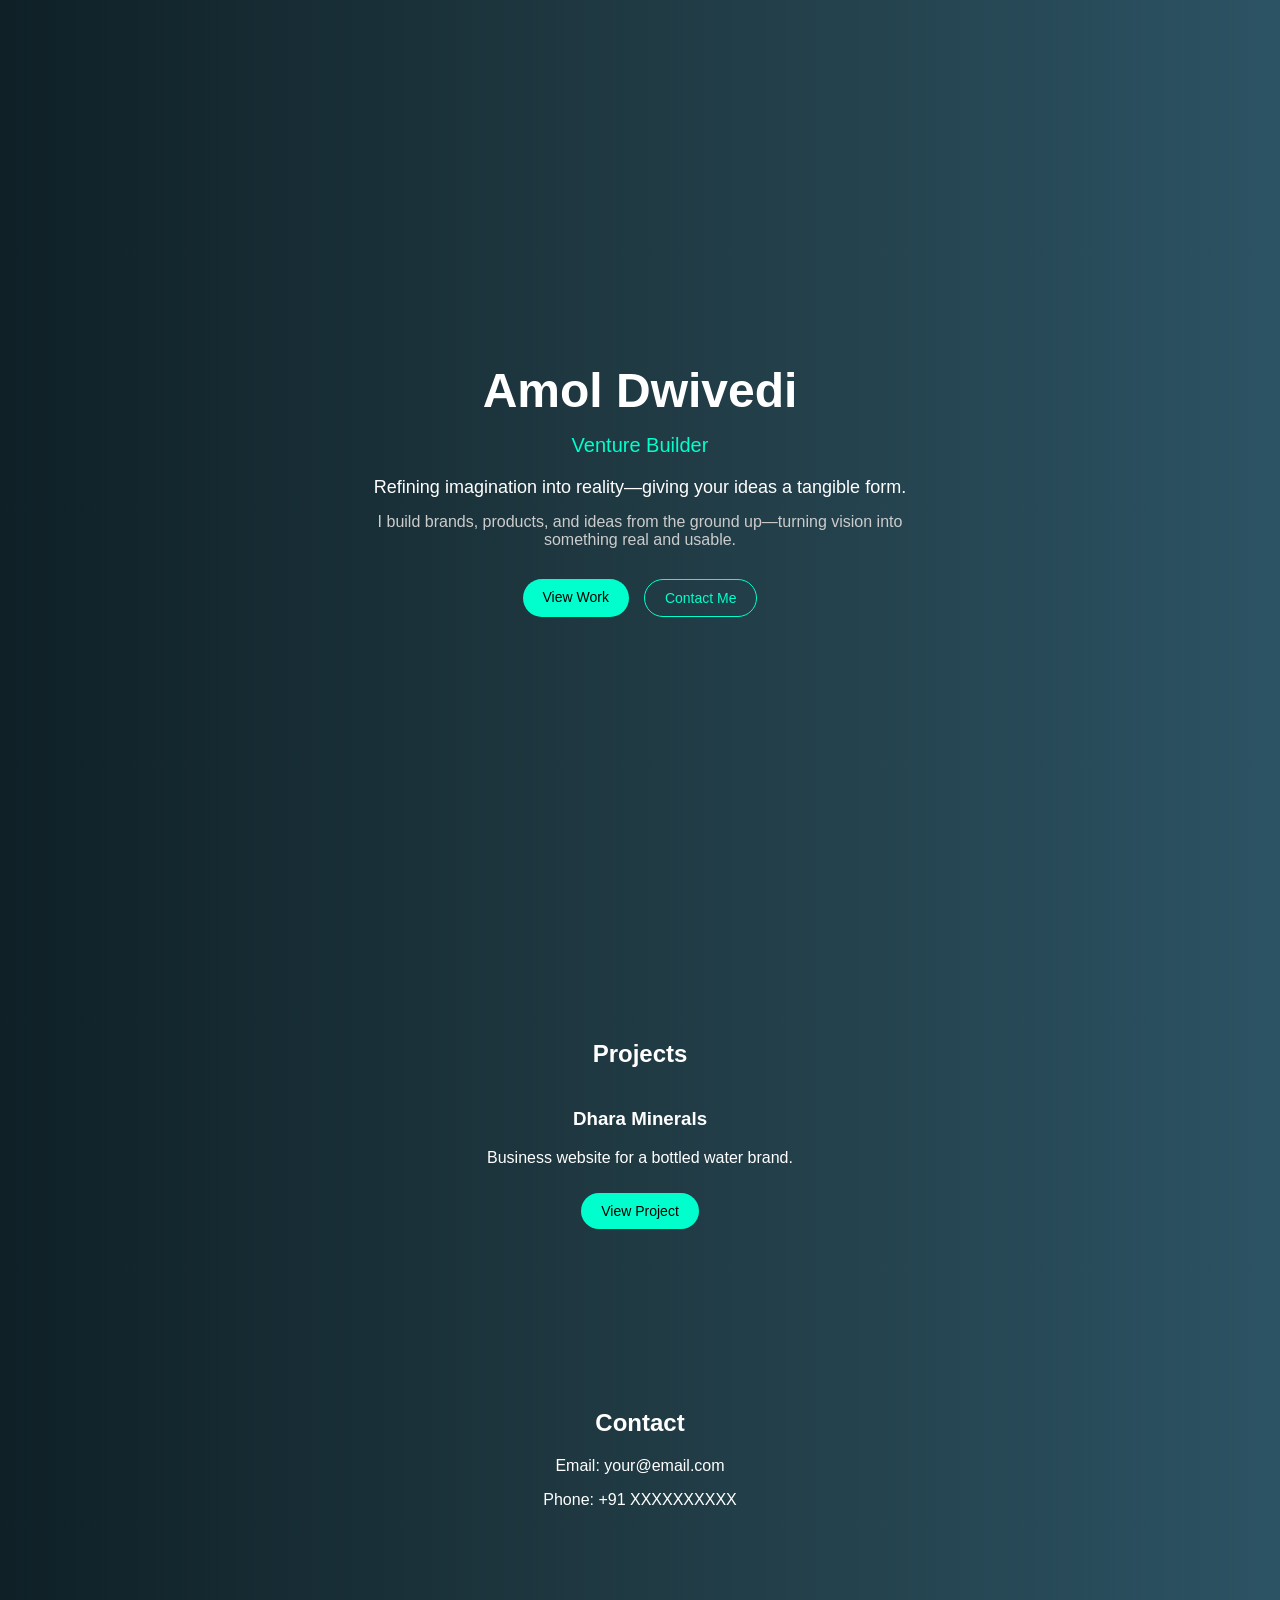
==== index.html @ 2a95c016 "Update index.html" ====
<!DOCTYPE html>
<html>
<head>
  <title>The Amol</title>
  <link rel="stylesheet" href="style.css">
</head>
<body>

<!-- HERO -->
<section class="hero">
  <div class="hero-content">
    
    <h1>Amol Dwivedi</h1>
    <h2>Venture Builder</h2>

    <p class="tagline">
      Refining imagination into reality—giving your ideas a tangible form.
    </p>

    <p class="about">
      I build brands, products, and ideas from the ground up—turning vision into something real and usable.
    </p>

    <div class="hero-buttons">
      <a href="#projects" class="btn primary">View Work</a>
      <a href="#contact" class="btn secondary">Contact Me</a>
    </div>

  </div>
</section>

<!-- PROJECTS -->
<section id="projects" style="padding:80px 20px; text-align:center;">
  <h2>Projects</h2>

  <div style="margin-top:40px;">
    <h3>Dhara Minerals</h3>
    <p>Business website for a bottled water brand.</p>

    <a href="dhara/index.html" class="btn primary" style="margin-top:10px; display:inline-block;">
      View Project
    </a>
  </div>
</section>

<!-- CONTACT -->
<section id="contact" style="padding:80px 20px; text-align:center;">
  <h2>Contact</h2>

  <p style="margin-top:20px;">Email: your@email.com</p>
  <p>Phone: +91 XXXXXXXXXX</p>
</section>

</body>
</html>
---- style.css ----
body {
  margin: 0;
  font-family: 'Segoe UI', sans-serif;
  background: linear-gradient(to right, #0f2027, #203a43, #2c5364);
  color: white;
}

nav a {
  color: #00ffcc;
  text-decoration: none;
  margin: 0 15px;
  font-size: 16px;
}

nav a:hover {
  text-decoration: underline;
}

/* sections */
section {
  padding: 60px 20px;
  text-align: center;
  animation: fadeIn 1s ease-in;
}

/* hero */
.hero {
  min-height: 100vh;
  display: flex;
  align-items: center;
  justify-content: center;
  text-align: center;
  padding: 20px;
}

.hero-content h1 {
  font-size: 48px;
  margin-bottom: 10px;
}

.hero-content h2 {
  font-size: 20px;
  font-weight: 400;
  color: #00ffcc;
  margin-bottom: 20px;
}

.tagline {
  font-size: 18px;
  max-width: 600px;
  margin: 0 auto 15px;
}

.about {
  font-size: 16px;
  color: #ccc;
  max-width: 600px;
  margin: 0 auto 30px;
}

.hero-buttons {
  display: flex;
  gap: 15px;
  justify-content: center;
  flex-wrap: wrap;
}

.btn {
  padding: 10px 20px;
  border-radius: 25px;
  text-decoration: none;
  font-size: 14px;
}

.primary {
  background: #00ffcc;
  color: black;
}

.secondary {
  border: 1px solid #00ffcc;
  color: #00ffcc;
}

/* project cards */
.project {
  margin: 20px auto;
  padding: 20px;
  max-width: 400px;
  border: 1px solid #333;
  border-radius: 10px;
  transition: 0.3s;
  background: rgba(255,255,255,0.03);
}

.project a {
  display: inline-block;
  margin-top: 20px;
  padding: 10px 20px;
  background: #00ffcc;
  color: black;
  text-decoration: none;
  border-radius: 8px;
  transition: 0.3s;
}

.project a:hover {
  background: #00ccaa;
}

.project:hover {
  border-color: #00ffcc;
  transform: translateY(-5px);
  box-shadow: 0 0 20px rgba(0,255,204,0.2);
}

/* animation */
@keyframes fadeIn {
  from {
    opacity: 0;
    transform: translateY(20px);
  }
  to {
    opacity: 1;
    transform: translateY(0);
  }
}

/* smooth transitions */
* {
  transition: all 0.3s ease;
}

/* product layout */
.product-container {
  display: flex;
  align-items: center;
  justify-content: center;
  gap: 40px;
  flex-wrap: wrap;
  margin-top: 40px;
}
.product-section {
  margin-bottom: 40px;
}

.product-image img {
  max-width: 300px;
  width: 100%;
  height: auto;
  border-radius: 20px;
  box-shadow: 0 0 40px rgba(0,255,204,0.2);
}

.product-text {
  max-width: 400px;
  text-align: left;
}

.product-text h2 {
  font-size: 32px;
  margin-bottom: 10px;
}

.product-text p {
  margin-bottom: 10px;
  color: #ccc;
}

/* mobile */
@media (max-width: 768px) {
  .product-container {
    flex-direction: column;
    text-align: center;
  }

  .product-image img {
    width: 200px;
  }

  .product-text {
    text-align: center;
  }

  h1 {
    font-size: 28px;
  }

  h2 {
    font-size: 22px;
  }
}
html {
  scroll-behavior: smooth;
}
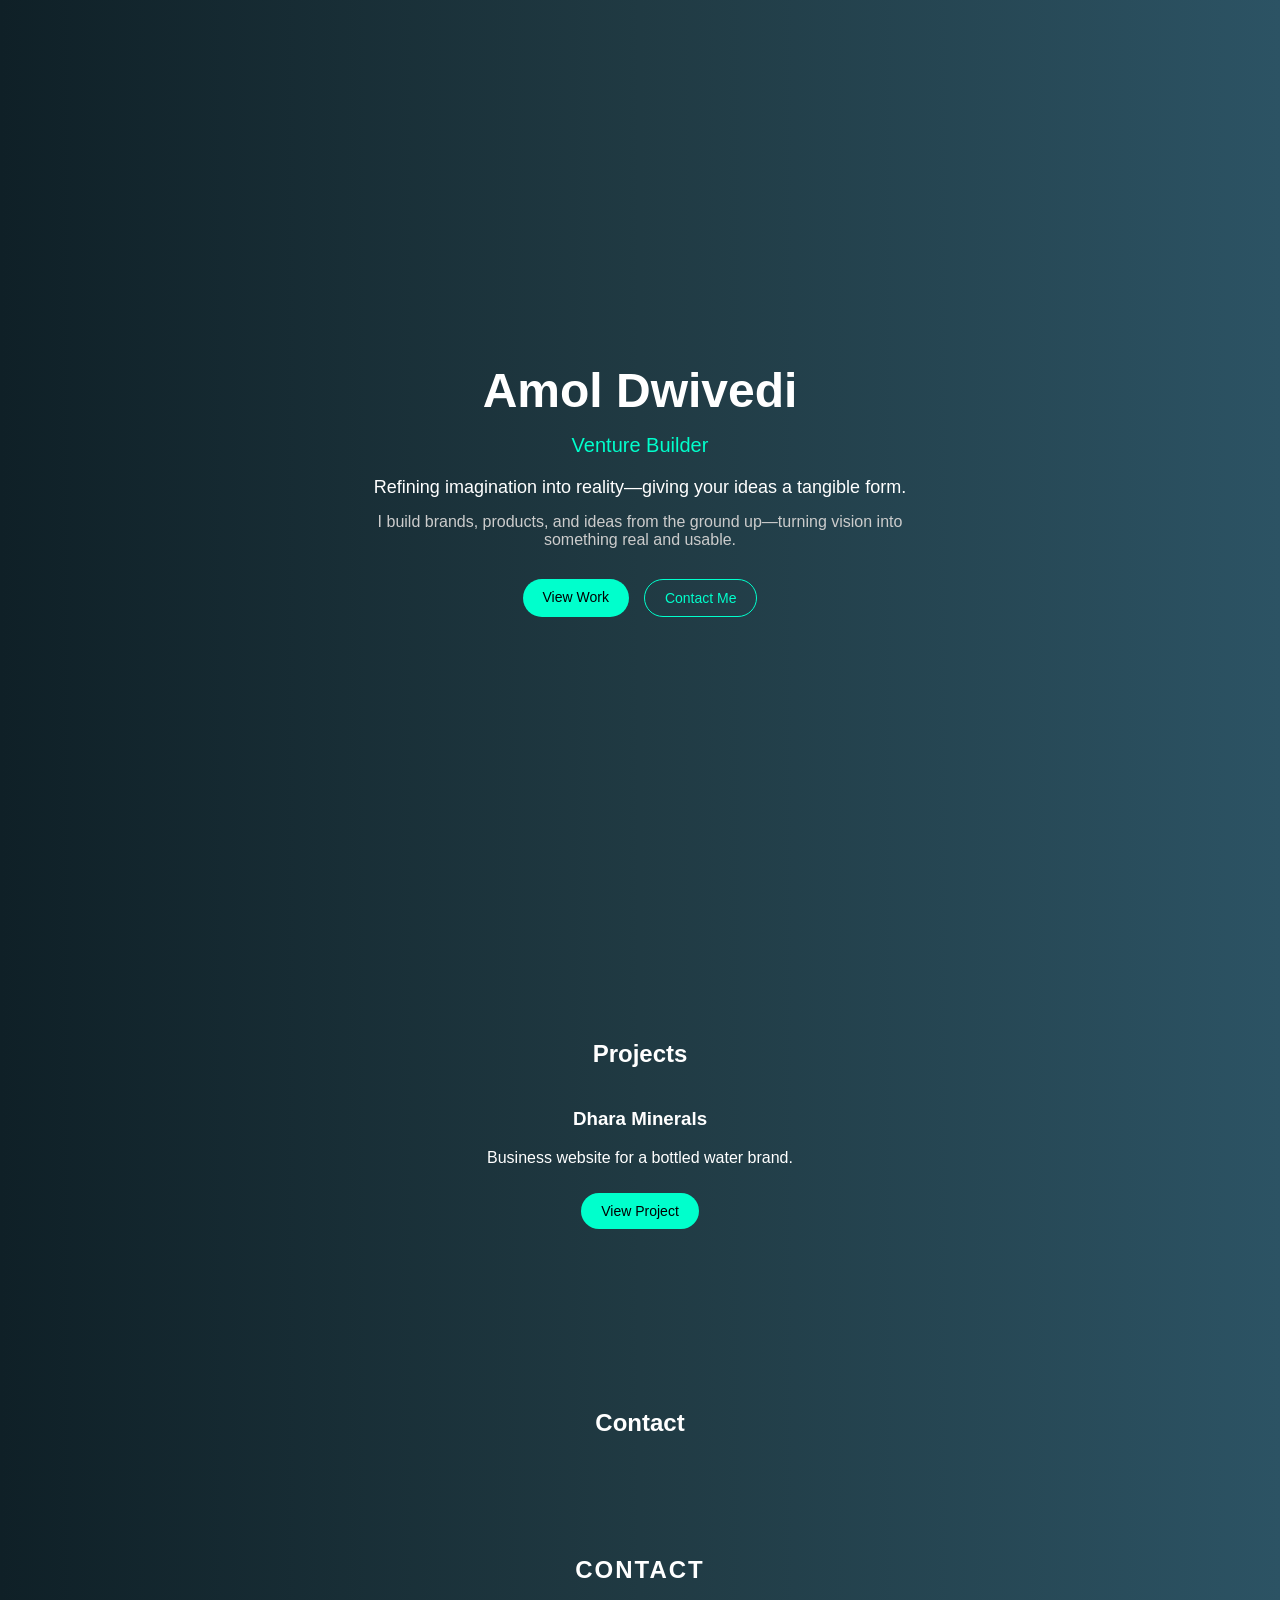
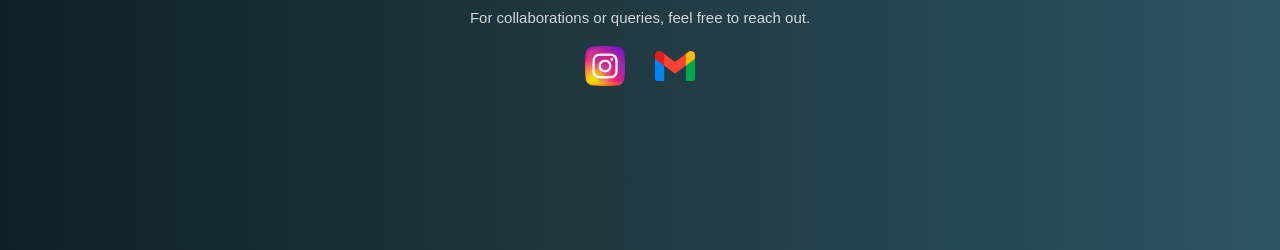
==== commit 38029532: "Update index.html" ====
--- a/index.html
+++ b/index.html
@@ -37,7 +37,7 @@
     <h3>Dhara Minerals</h3>
     <p>Business website for a bottled water brand.</p>
 
-    <a href="dhara/index.html" class="btn primary" style="margin-top:10px; display:inline-block;">
+    <a href="dharaminerals/index.html" class="btn primary" style="margin-top:10px; display:inline-block;">
       View Project
     </a>
   </div>
@@ -47,8 +47,28 @@
 <section id="contact" style="padding:80px 20px; text-align:center;">
   <h2>Contact</h2>
 
-  <p style="margin-top:20px;">Email: your@email.com</p>
-  <p>Phone: +91 XXXXXXXXXX</p>
+  <section id="contact" style="text-align:center; padding:80px 20px;">
+
+  <h2 style="margin-bottom:25px; letter-spacing:2px;">
+    CONTACT
+  </h2>
+
+  <p style="font-size:15px; opacity:0.8; margin-bottom:20px;">
+    For collaborations or queries, feel free to reach out.
+  </p>
+
+  <div style="display:flex; justify-content:center; gap:30px; margin-top:20px;">
+
+    <a href="https://www.instagram.com/theamoldwivedi/" target="_blank">
+      <img src="/instagram.png" style="width:40px;">
+    </a>
+
+    <a href="mailto:theamoldwivedi@gmail.com">
+      <img src="/mail.png" style="width:40px;">
+    </a>
+
+  </div>
+    
 </section>
 
 </body>
--- a/style.css
+++ b/style.css
@@ -10,10 +10,12 @@
   text-decoration: none;
   margin: 0 15px;
   font-size: 16px;
+  transition: 0.3s;
 }
 
 nav a:hover {
   text-decoration: underline;
+  color: #00ffcc;
 }
 
 /* sections */
@@ -89,8 +91,14 @@
   max-width: 400px;
   border: 1px solid #333;
   border-radius: 10px;
+  background: rgba(255,255,255,0.03);
   transition: 0.3s;
-  background: rgba(255,255,255,0.03);
+}
+
+.project:hover {
+  border-color: #00ffcc;
+  transform: translateY(-5px);
+  box-shadow: 0 0 20px rgba(0,255,204,0.2);
 }
 
 .project a {
@@ -108,29 +116,6 @@
   background: #00ccaa;
 }
 
-.project:hover {
-  border-color: #00ffcc;
-  transform: translateY(-5px);
-  box-shadow: 0 0 20px rgba(0,255,204,0.2);
-}
-
-/* animation */
-@keyframes fadeIn {
-  from {
-    opacity: 0;
-    transform: translateY(20px);
-  }
-  to {
-    opacity: 1;
-    transform: translateY(0);
-  }
-}
-
-/* smooth transitions */
-* {
-  transition: all 0.3s ease;
-}
-
 /* product layout */
 .product-container {
   display: flex;
@@ -140,6 +125,7 @@
   flex-wrap: wrap;
   margin-top: 40px;
 }
+
 .product-section {
   margin-bottom: 40px;
 }
@@ -153,7 +139,7 @@
 }
 
 .product-text {
-  max-width: 400px;
+  max-width: 3300px;
   text-align: left;
 }
 
@@ -165,6 +151,27 @@
 .product-text p {
   margin-bottom: 10px;
   color: #ccc;
+}
+
+.product-text p:first-child {
+  letter-spacing: 2px;
+}
+
+/* animation */
+@keyframes fadeIn {
+  from {
+    opacity: 0;
+    transform: translateY(20px);
+  }
+  to {
+    opacity: 1;
+    transform: translateY(0);
+  }
+}
+
+/* smooth transitions */
+* {
+  transition: all 0.3s ease;
 }
 
 /* mobile */
@@ -190,6 +197,13 @@
     font-size: 22px;
   }
 }
+
 html {
   scroll-behavior: smooth;
 }
+
+@media (max-width: 600px) {
+  #contact {
+    margin-top: 200px;
+  }
+}
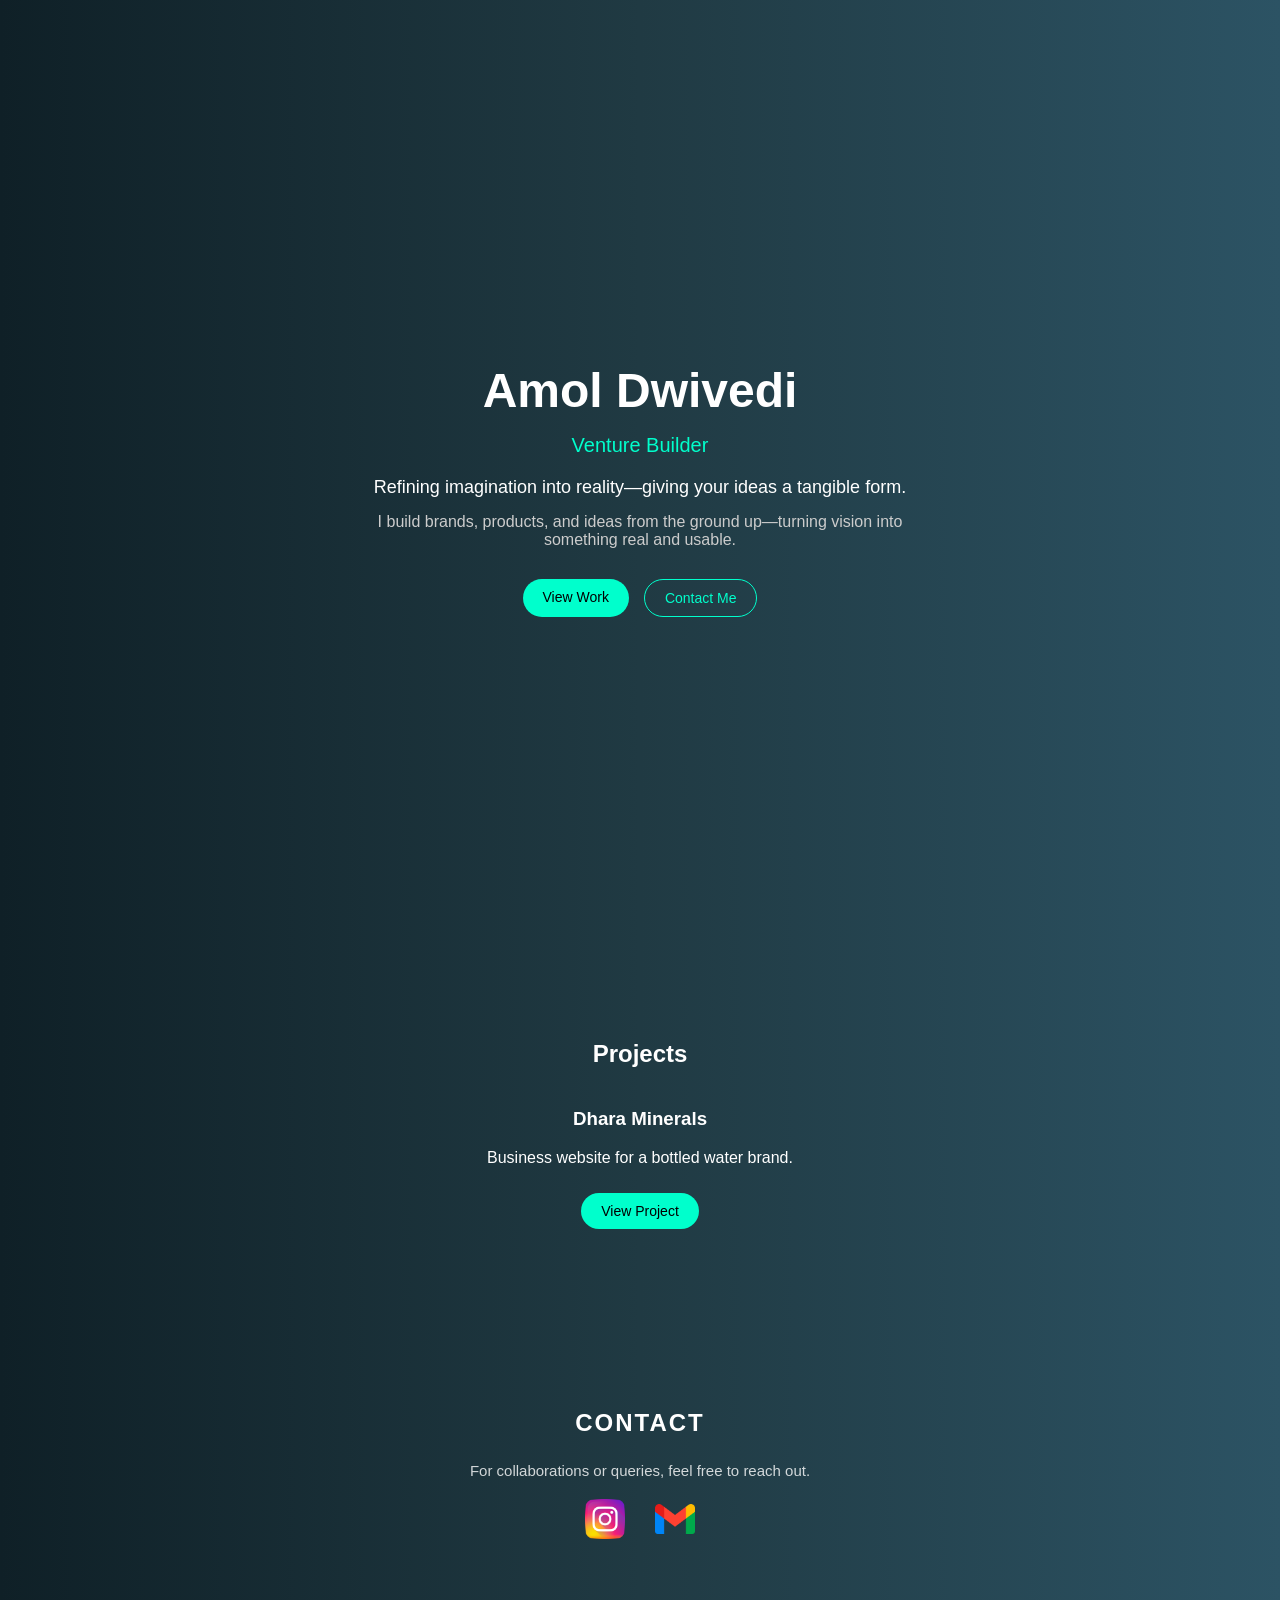
==== commit 1486cac0: "Update index.html" ====
--- a/index.html
+++ b/index.html
@@ -1,6 +1,8 @@
 <!DOCTYPE html>
 <html>
 <head>
+  <meta charset="UTF-8">
+<meta name="viewport" content="width=device-width, initial-scale=1.0">
   <title>The Amol</title>
   <link rel="stylesheet" href="style.css">
 </head>
@@ -43,11 +45,7 @@
   </div>
 </section>
 
-<!-- CONTACT -->
-<section id="contact" style="padding:80px 20px; text-align:center;">
-  <h2>Contact</h2>
-
-  <section id="contact" style="text-align:center; padding:80px 20px;">
+<section id="contact" style="text-align:center; padding:80px 20px;">
 
   <h2 style="margin-bottom:25px; letter-spacing:2px;">
     CONTACT
--- a/style.css
+++ b/style.css
@@ -12,13 +12,11 @@
   font-size: 16px;
   transition: 0.3s;
 }
-
 nav a:hover {
   text-decoration: underline;
   color: #00ffcc;
 }
 
-/* sections */
 section {
   padding: 60px 20px;
   text-align: center;
@@ -34,12 +32,10 @@
   text-align: center;
   padding: 20px;
 }
-
 .hero-content h1 {
   font-size: 48px;
   margin-bottom: 10px;
 }
-
 .hero-content h2 {
   font-size: 20px;
   font-weight: 400;
@@ -52,7 +48,6 @@
   max-width: 600px;
   margin: 0 auto 15px;
 }
-
 .about {
   font-size: 16px;
   color: #ccc;
@@ -78,13 +73,12 @@
   background: #00ffcc;
   color: black;
 }
-
 .secondary {
   border: 1px solid #00ffcc;
   color: #00ffcc;
 }
 
-/* project cards */
+/* project */
 .project {
   margin: 20px auto;
   padding: 20px;
@@ -94,40 +88,25 @@
   background: rgba(255,255,255,0.03);
   transition: 0.3s;
 }
-
 .project:hover {
   border-color: #00ffcc;
   transform: translateY(-5px);
   box-shadow: 0 0 20px rgba(0,255,204,0.2);
 }
 
-.project a {
-  display: inline-block;
-  margin-top: 20px;
-  padding: 10px 20px;
-  background: #00ffcc;
-  color: black;
-  text-decoration: none;
-  border-radius: 8px;
-  transition: 0.3s;
-}
-
-.project a:hover {
-  background: #00ccaa;
-}
-
-/* product layout */
+/* ✅ PRODUCT FIX */
 .product-container {
   display: flex;
   align-items: center;
   justify-content: center;
   gap: 40px;
-  flex-wrap: wrap;
   margin-top: 40px;
-}
-
-.product-section {
-  margin-bottom: 40px;
+  flex-wrap: wrap; /* IMPORTANT */
+}
+
+.product-text {
+  max-width: 500px;
+  text-align: left;
 }
 
 .product-image img {
@@ -138,25 +117,6 @@
   box-shadow: 0 0 40px rgba(0,255,204,0.2);
 }
 
-.product-text {
-  max-width: 3300px;
-  text-align: left;
-}
-
-.product-text h2 {
-  font-size: 32px;
-  margin-bottom: 10px;
-}
-
-.product-text p {
-  margin-bottom: 10px;
-  color: #ccc;
-}
-
-.product-text p:first-child {
-  letter-spacing: 2px;
-}
-
 /* animation */
 @keyframes fadeIn {
   from {
@@ -169,24 +129,28 @@
   }
 }
 
-/* smooth transitions */
 * {
   transition: all 0.3s ease;
 }
 
-/* mobile */
+/* 🔥 STRONG MOBILE FIX */
 @media (max-width: 768px) {
+
   .product-container {
-    flex-direction: column;
+    flex-direction: column !important;
+    align-items: center !important;
     text-align: center;
   }
 
+  .product-text {
+    max-width: 100% !important;
+    text-align: center !important;
+  }
+
   .product-image img {
-    width: 200px;
-  }
-
-  .product-text {
-    text-align: center;
+    width: 85% !important;
+    max-width: 250px;
+    margin-top: 20px;
   }
 
   h1 {
@@ -207,3 +171,41 @@
     margin-top: 200px;
   }
 }
+@media (max-width: 768px) {
+
+  /* FORCE ALL FLEX TO STACK */
+  div[style*="display:flex"] {
+    flex-direction: column !important;
+    align-items: center !important;
+    text-align: center !important;
+  }
+
+  /* TEXT FULL WIDTH */
+  .product-text {
+    max-width: 100% !important;
+    text-align: center !important;
+  }
+
+  /* IMAGE FIX */
+  .product-image img,
+  img {
+    width: 85% !important;
+    max-width: 260px !important;
+    margin-top: 20px !important;
+  }
+
+}
+@media (max-width: 768px) {
+
+  #contact div {
+    display: flex !important;
+    flex-direction: row !important;
+    justify-content: center !important;
+    gap: 20px !important;
+  }
+
+  #contact img {
+    width: 50px !important;
+  }
+
+}
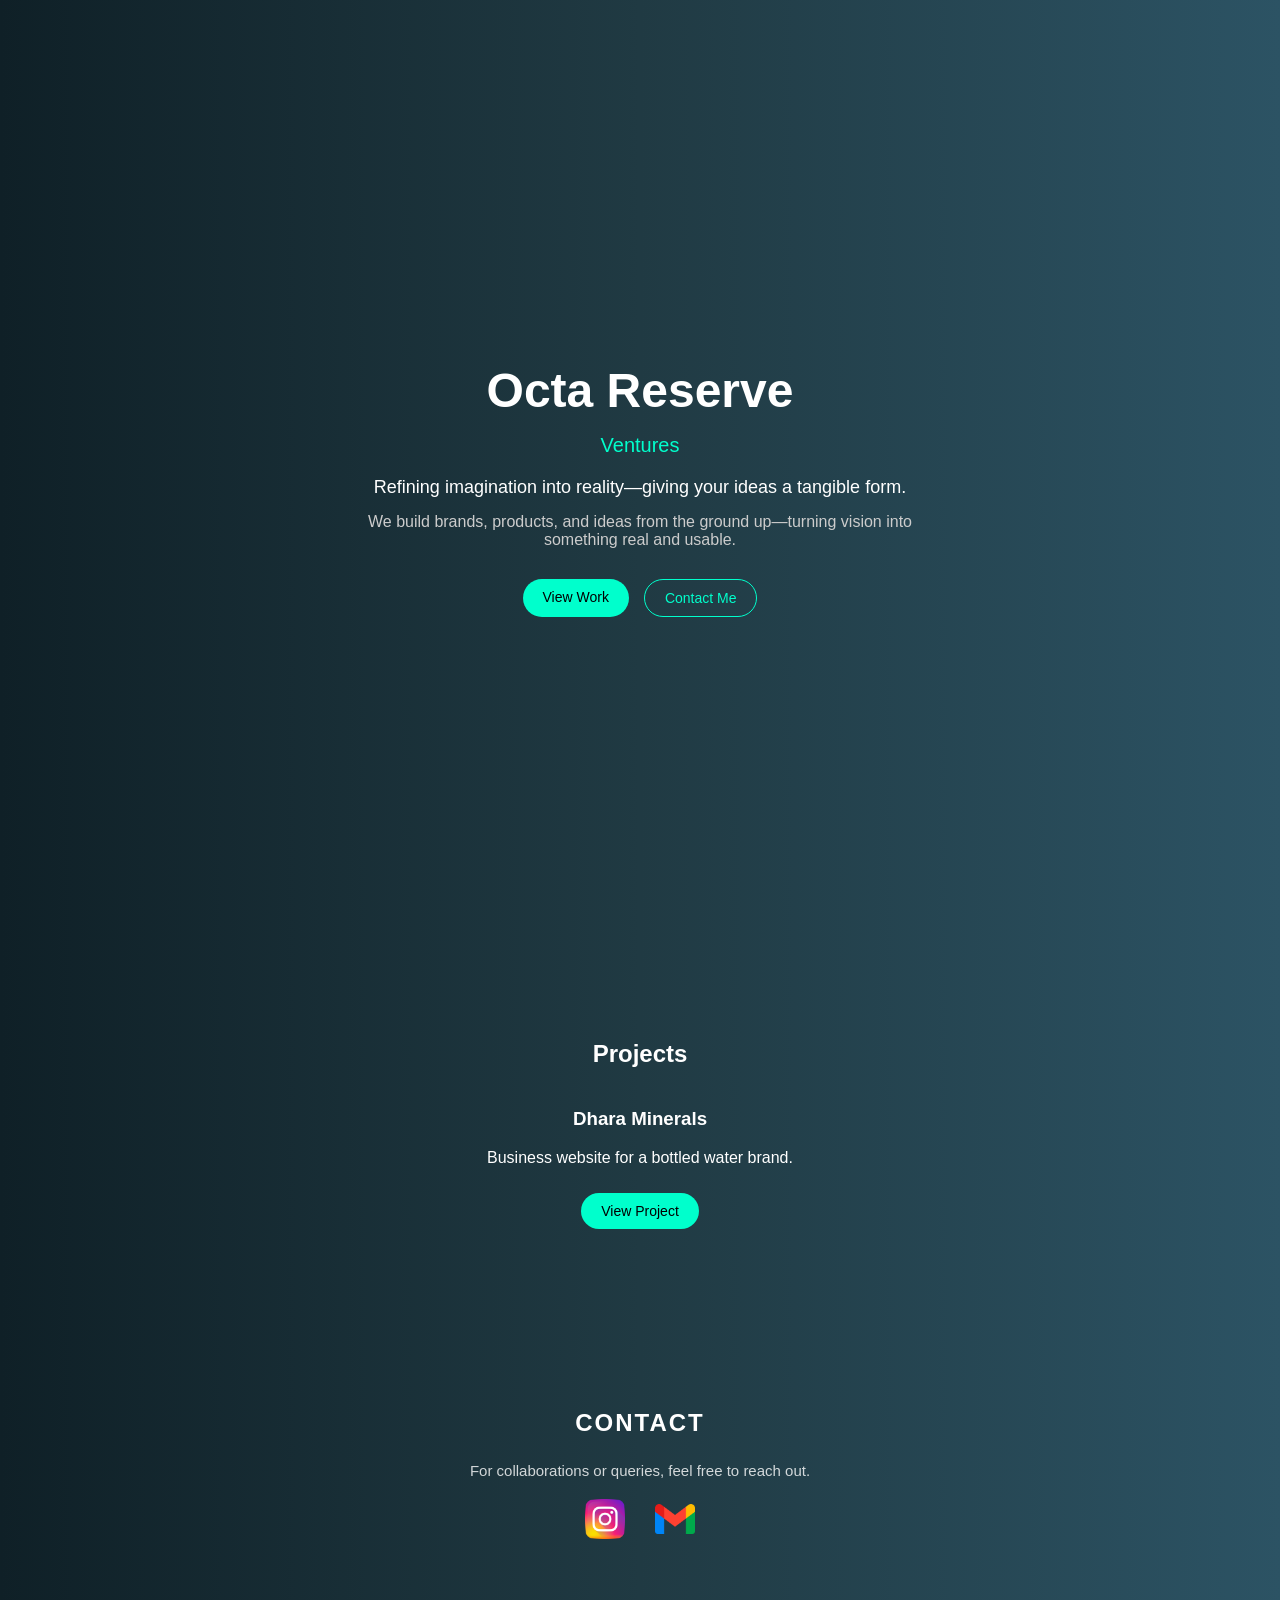
==== commit 03e4366e: "Change hero section title and tagline Updated hero section content and title." ====
--- a/index.html
+++ b/index.html
@@ -3,6 +3,17 @@
 <head>
   <meta charset="UTF-8">
 <meta name="viewport" content="width=device-width, initial-scale=1.0">
+
+  <!-- Google tag (gtag.js) -->
+<script async src="https://www.googletagmanager.com/gtag/js?id=G-RBC8QDCVNJ"></script>
+<script>
+  window.dataLayer = window.dataLayer || [];
+  function gtag(){dataLayer.push(arguments);}
+  gtag('js', new Date());
+
+  gtag('config', 'G-RBC8QDCVNJ');
+</script>
+  
   <title>The Amol</title>
   <link rel="stylesheet" href="style.css">
 </head>
@@ -12,15 +23,15 @@
 <section class="hero">
   <div class="hero-content">
     
-    <h1>Amol Dwivedi</h1>
-    <h2>Venture Builder</h2>
+    <h1>Octa Reserve</h1>
+    <h2>Ventures</h2>
 
     <p class="tagline">
       Refining imagination into reality—giving your ideas a tangible form.
     </p>
 
     <p class="about">
-      I build brands, products, and ideas from the ground up—turning vision into something real and usable.
+      We build brands, products, and ideas from the ground up—turning vision into something real and usable.
     </p>
 
     <div class="hero-buttons">
